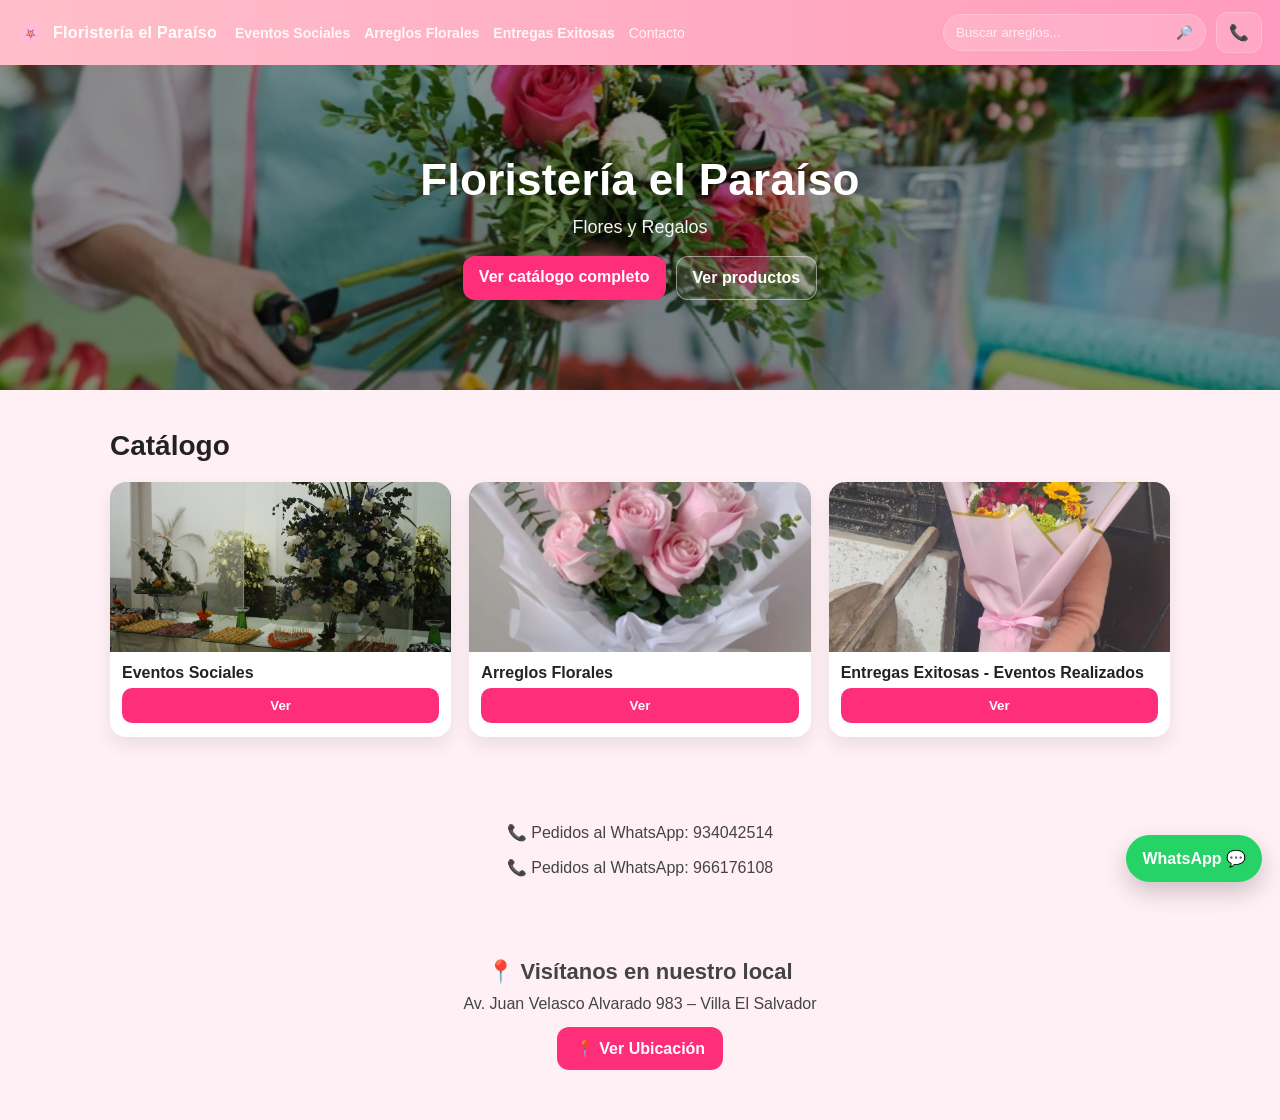
==== index.html @ cf0fc65e "Recuperación del sitio: HTML, CSS, JS y catálogo completo de imágenes" ====
<!DOCTYPE html>
<html lang="es">


<head>
  <meta charset="UTF-8" />
  <meta name="viewport" content="width=device-width, initial-scale=1.0" />
  <title>Floristería el Paraíso</title>
  <link rel="stylesheet" href="css/styles.css" />
</head>

<body>

  <!-- ===== NAVBAR ===== -->
  <nav class="navbar">
    <div class="nav-left">
      <a class="brand" href="index.html">
        <span class="brand-icon">🌸</span>
        <span class="brand-name">Floristería el Paraíso</span>
      </a>

      <ul class="nav-links">
        <li>
          <a href="categoria.html?id=eventos_sociales">
            Eventos Sociales
          </a>
        </li>

        <li>
          <a href="arreglos.html">
            Arreglos Florales
          </a>
        </li>

        <li>
          <a href="categoria.html?id=eventos_realizados">
            Entregas Exitosas
          </a>
        </li>

        <li>
          <a href="https://wa.me/51934042514?text=Hola,%20quiero%20informaci%c3%b3n%20sobre%20sus%20arreglos"
            target="_blank">
             Contacto
          </a>
        </li>

      </ul>

    </div>

    <div class="nav-right">
      <div class="search">
        <input id="searchInput" type="text" placeholder="Buscar arreglos..." />
        <button id="searchBtn" type="button">🔎</button>
      </div>

      <a class="icon-btn" href="https://wa.me/51934042514" target="_blank" title="Contacto WhatsApp">
        📞
      </a>

      <!-- <button class="icon-btn cart-btn" id="cartBtn" type="button" title="Carrito">
        🛒 <span class="badge" id="cartCount">0</span>
      </button> -->
    </div>
  </nav>

  <!-- ===== HERO ===== -->
  <header class="hero">
    <div class="hero-content">
      <h1>Floristería el Paraíso</h1>
      <p>Flores y Regalos</p>

      <div class="hero-actions">
        <a class="btn-primary" href="arreglos.html">Ver catálogo completo</a>
        <a class="btn-ghost" href="#catalogo">Ver productos</a>
      </div>
    </div>
  </header>

  <!-- ===== MAIN ===== -->
  <main class="container" id="catalogo">
    <h2>Catálogo</h2>

    <section class="grid">
      <div class="producto">
        <img src="images/eventossociales.jpg" alt="Eventos Sociales">
        <div class="info">
          <h3>Eventos Sociales</h3>
          <button onclick="window.location.href='categoria.html?id=eventos_sociales'">Ver</button>
        </div>
      </div>

      <div class="producto">
        <img src="images/arreglosflorales.jpg" alt="Arreglos Florales">
        <div class="info">
          <h3>Arreglos Florales</h3>
          <button onclick="window.location.href='arreglos.html'">Ver</button>
        </div>
      </div>

      <div class="producto">
        <img src="images/eventosrealizados.jpg" alt="Entregas Exitosas - Eventos Realizados">
        <div class="info">
          <h3>Entregas Exitosas - Eventos Realizados</h3>
          <button onclick="window.location.href='categoria.html?id=eventos_realizados'">Ver</button>
        </div>
      </div>
    </section>
  </main>

  <!-- ===== FOOTER ===== -->
  <footer id="contacto">
    <p>📞 Pedidos al WhatsApp: 934042514</p>
    <p>📞 Pedidos al WhatsApp: 966176108</p>

    <section class="location">
  <h3>📍 Visítanos en nuestro local</h3>

  <p class="address">
    Av. Juan Velasco Alvarado 983 – Villa El Salvador
  </p>

  <a
    class="map-link"
    href="https://www.google.com/maps/place/Av.+Juan+Velasco+Alvarado+983,+Villa+EL+Salvador+15831/@-12.2097892,-76.9443639,17z"
    target="_blank"
  >
    📍 Ver Ubicación
  </a>
</section>

  </footer>

  <!-- ===== BOTÓN FLOTANTE WHATSAPP ===== -->
  <a class="whatsapp" target="_blank"
   href="https://wa.me/51934042514?text=Hola,%20quiero%20hacer%20un%20pedido%20en%20Florister%C3%ADa%20el%20Para%C3%ADso">
  WhatsApp 💬
</a>

  <script src="js/main.js"></script>

  <button id="btnTop" aria-label="Volver arriba">⬆</button>
  

</body>


</html>
---- css/styles.css ----
* {
  box-sizing: border-box;
}

body {
  margin: 0;
  font-family: Arial, sans-serif;
  background: #fff0f6; /* rosado suave */
  color: #222;
}


/* ===== HEADER ===== */
header {
  background-image:
    linear-gradient(rgba(0,0,0,0.35), rgba(0,0,0,0.35)),
    url("../images/hero.jpg");
  background-size: cover;
  background-position: center;
  color: white;
  padding: 80px 16px;
  text-align: center;
}


/* ===== CONTENEDOR ===== */
.container {
  max-width: 1100px;
  margin: 0 auto;
  padding: 20px;
}

h2 {
  margin: 20px 0;
  font-size: 28px;
}

/* ===== GRID PRODUCTOS ===== */
.grid{
  display: grid;
  grid-template-columns: repeat(auto-fit, minmax(230px, 1fr));
  gap: 18px;
  align-items: start;
}

/* ===== TARJETA PRODUCTO ===== */
.producto{
  background: #fff;
  border-radius: 16px;
  overflow: hidden;
  box-shadow: 0 10px 25px rgba(0,0,0,.08);
  transition: transform .15s ease;
}

.producto:hover{ transform: translateY(-3px); }

/* ===== IMAGEN PRODUCTO ===== */
.producto img{
  width: 100%;
  height: 160px;      /* 👈 más chico aún */
  object-fit: cover;
  display: block;
}

/* ===== INFO ===== */
.producto .info{
  padding: 12px 12px 14px;
  text-align: left;
}

.producto h3{
  margin: 0 0 6px;
  font-size: 16px;
}

.precio{
  font-weight: bold;
  font-size: 15px;
  margin: 0 0 10px 0;
}


/* ===== BOTÓN ===== */
button {
  width: 100%;
  border: none;
  padding: 12px;
  background: #ff2e7a;
  color: white;
  font-weight: bold;
  border-radius: 10px;
  cursor: pointer;
}

button:hover {
  background: #e61f67;
}

button,
a {
  cursor: pointer;
}

/* ===== FOOTER ===== */
footer {
  margin-top: 30px;
  padding: 20px;
  text-align: center;
  color: #444;
}

/* ===== WHATSAPP FLOTANTE ===== */
.whatsapp {
  position: fixed;
  right: 18px;
  bottom: 18px;
  background: #25D366;
  color: white;
  padding: 14px 16px;
  border-radius: 999px;
  font-weight: bold;
  text-decoration: none;
  box-shadow: 0 10px 25px rgba(0, 0, 0, 0.2);
}

.whatsapp:hover {
  filter: brightness(0.95);
}

/* ===== NAVBAR PRO ===== */
.navbar {
  position: sticky;
  top: 0;
  z-index: 999;
  display: flex;
  align-items: center;
  justify-content: space-between;
  gap: 14px;
  padding: 12px 18px;

  background: linear-gradient(
    90deg,
    rgba(255, 182, 193, 0.85),
    rgba(255, 140, 180, 0.85)
  );
  backdrop-filter: blur(10px);

  color: white;
}
/* ===== SOLO MÓVIL: navbar flotante (fixed) ===== */
@media (max-width: 768px) {
  .navbar {
    position: fixed;   /* <- esto lo hace flotante de verdad */
    top: 0;
    left: 0;
    right: 0;
    z-index: 9999;

    /* opcional: sombrita */
    box-shadow: 0 6px 18px rgba(0,0,0,0.12);
  }

  /* evita que el contenido quede debajo del navbar */
  body {
    padding-top: 74px; /* ajusta si tu navbar es más alto/bajo */
  }
}


.nav-left {
  display: flex;
  align-items: center;
  gap: 18px;
}

.brand {
  display: flex;
  align-items: center;
  gap: 10px;
  text-decoration: none;
  color: white;
  font-weight: bold;
}
.brand-icon { font-size: 20px; }
.brand-name { letter-spacing: 0.3px; }

.nav-links {
  list-style: none;
  display: flex;
  gap: 14px;
  margin: 0;
  padding: 0;
}
.nav-links a {
  color: white;
  text-decoration: none;
  opacity: 0.9;
  font-size: 14px;
}
.nav-links a:hover { opacity: 1; }

.nav-right {
  display: flex;
  align-items: center;
  gap: 10px;
}

.search {
  display: flex;
  align-items: center;
  background: rgba(255,255,255,0.15);
  border: 1px solid rgba(255,255,255,0.20);
  border-radius: 999px;
  overflow: hidden;
}

.search input {
  width: 220px;
  padding: 10px 12px;
  border: none;
  outline: none;
  background: transparent;
  color: white;
  caret-color: #ff2e7a;
}
.search input::placeholder { color: rgba(255,255,255,0.75); }

.search button {
  width: auto;
  padding: 10px 12px;
  border: none;
  background: transparent;
  color: white;
  cursor: pointer;
  border-radius: 0;
}

.icon-btn {
  border: 1px solid rgba(255,255,255,0.20);
  background: rgba(255,255,255,0.12);
  color: white;
  padding: 10px 12px;
  border-radius: 12px;
  cursor: pointer;
  text-decoration: none;
  display: inline-flex;
  align-items: center;
  gap: 8px;
}

.icon-btn:hover {
  background: rgba(255,255,255,0.18);
}

.badge {
  display: inline-flex;
  align-items: center;
  justify-content: center;
  min-width: 18px;
  height: 18px;
  padding: 0 6px;
  border-radius: 999px;
  background: #ff2e7a;
  color: white;
  font-size: 12px;
  font-weight: bold;
}

/* ===== HERO con imagen ===== */
.hero {
  background-image:
    linear-gradient(rgba(0,0,0,0.40), rgba(0,0,0,0.40)),
    url("../images/hero.jpg");
  background-size: cover;
  background-position: center;
  color: white;
  padding: 90px 16px;
  text-align: center;
}

.hero-content {
  max-width: 900px;
  margin: 0 auto;
}

.hero h1 {
  margin: 0;
  font-size: 44px;
  letter-spacing: 0.3px;
}

.hero p {
  margin-top: 12px;
  font-size: 18px;
  opacity: 0.95;
}

.hero-actions {
  margin-top: 18px;
  display: flex;
  gap: 10px;
  justify-content: center;
  flex-wrap: wrap;
}

.btn-primary {
  background: #ff2e7a;
  color: white;
  text-decoration: none;
  padding: 12px 16px;
  border-radius: 12px;
  font-weight: bold;
}
.btn-primary:hover { background: #e61f67; }

.btn-ghost {
  border: 1px solid rgba(255,255,255,0.45);
  color: white;
  text-decoration: none;
  padding: 12px 16px;
  border-radius: 12px;
  font-weight: bold;
  background: rgba(255,255,255,0.10);
}
.btn-ghost:hover { background: rgba(255,255,255,0.16); }

/* ===== Responsive ===== */
@media (max-width: 820px) {
  .nav-links { display: none; }
  .search input { width: 150px; }
  .hero h1 { font-size: 34px; }
}

.lightbox{
  position: fixed;
  inset: 0;
  background: rgba(0,0,0,.75);
  display: none;
  align-items: center;
  justify-content: center;
  padding: 18px;
  z-index: 9999;
}

.lightbox.open{ display: flex; }

.lightbox img{
  max-width: 95vw;
  max-height: 90vh;
  border-radius: 14px;
  box-shadow: 0 12px 40px rgba(0,0,0,.35);
}

/* Grid más tipo catálogo */
.grid{
  display: grid;
  grid-template-columns: repeat(auto-fit, minmax(230px, 1fr));
  gap: 18px;
  align-items: start;
}

/* Tarjeta */
.producto{
  background: #fff;
  border-radius: 16px;
  overflow: hidden;
  box-shadow: 0 8px 18px rgba(0,0,0,.08);
}

/* Imagen tamaño fijo (no gigante) */
.producto img{
  width: 100%;
  height: 170px;      /* ajusta: 150-200 */
  object-fit: cover;  /* recorta bonito */
  display: block;
}

/* Info compacta */
.producto .info{
  padding: 12px 12px 14px;
}

.producto .info h3{
  margin: 0 0 6px;
  font-size: 1rem;
}

.producto .precio{
  margin: 0 0 10px;
  font-weight: 700;
}

.producto button{
  width: 100%;
  border: 0;
  padding: 10px 12px;
  border-radius: 10px;
}

body.lightbox-open{
  overflow: hidden;
}

body.lightbox-open .container,
body.lightbox-open header,
body.lightbox-open .navbar{
  filter: blur(6px) brightness(0.9);
  transform: scale(0.98);
  transition: filter .2s ease, transform .2s ease;
}

#productos-grid{
  grid-template-columns: repeat(auto-fit, minmax(230px, 1fr));
}

#productos-grid .producto img{
  height: 160px;
}

body.lightbox-open{
  overflow: hidden;
}
.lightbox {
  position: fixed;
  inset: 0;
  background: rgba(0,0,0,0.85);
  display: none;
  align-items: center;
  justify-content: center;
  z-index: 9999;
}

.lightbox.open {
  display: flex;
}

.lightbox img {
  max-width: 90%;
  max-height: 90%;
  border-radius: 12px;
}

.lightbox .nav {
  position: absolute;
  top: 50%;
  transform: translateY(-50%);
  font-size: 50px;
  color: white;
  cursor: pointer;
  user-select: none;
  padding: 10px;
}

.lightbox .prev { left: 30px; }
.lightbox .next { right: 30px; }

.lightbox .nav:hover {
  color: #ff3b8d;
}
.nav-links li a {
  font-weight: 600;
}

.nav-links li:last-child a {
  font-weight: normal;
  opacity: 0.85;
}
/* ===== Fix general mobile width ===== */
html, body {
  width: 100%;
  max-width: 100%;
  overflow-x: hidden;
  margin: 0;
  padding: 0;
}

/* Asegura que contenedores no se pasen del ancho */
* {
  box-sizing: border-box;
}
@media (max-width: 768px) {

  nav,
  header,
  main,
  footer {
    width: 100%;
    max-width: 100%;
  }

  .grid {
    width: 100%;
  }

  .producto {
    width: 100%;
  }
}
@media (max-width: 768px){
  .whatsapp{
    position: fixed;
    left: 50%;
    right: auto;
    transform: translateX(-50%);
    bottom: 18px;
    padding: 14px 26px;
    font-size: 18px;
    border-radius: 999px;
    min-width: 220px;
    display: inline-flex;
    justify-content: center;
    align-items: center;
    z-index: 9999;
  }
}
/* ===== UBICACIÓN / DIRECCIÓN ===== */
.location {
  margin: 40px auto 10px;
  text-align: center;
  padding: 20px;
}

.location h3 {
  margin-bottom: 10px;
  font-size: 22px;
}

.location .address {
  margin: 6px 0 14px;
  font-size: 16px;
  color: #444;
}

.map-link {
  display: inline-block;
  padding: 12px 18px;
  background: #ff2e7a;
  color: #fff;
  border-radius: 12px;
  text-decoration: none;
  font-weight: bold;
}

.map-link:hover {
  background: #e61f67;
}
/* ===== BOTÓN VOLVER ARRIBA (SOLO MÓVIL) ===== */
#btnTop{
  position: fixed;
  bottom: 110px;       /* no choca con WhatsApp */
  right: 16px;
  z-index: 9999;

  width: 48px;
  height: 48px;
  border-radius: 50%;
  border: none;

  display: none;       /* JS controla visibilidad */
  align-items: center;
  justify-content: center;

  background: linear-gradient(135deg, #ff4fa3, #ff87b7);
  color: #fff;
  font-size: 20px;
  line-height: 1;

  box-shadow: 0 12px 28px rgba(0,0,0,.2);
  cursor: pointer;

  opacity: 0;
  pointer-events: none;
  transition: opacity .25s ease, transform .2s ease;
}

/* visible */
#btnTop.show{
  display: flex;
  opacity: 1;
  pointer-events: auto;
}

/* SOLO MÓVIL */
@media (min-width: 769px){
  #btnTop{
    display: none !important;
  }
}
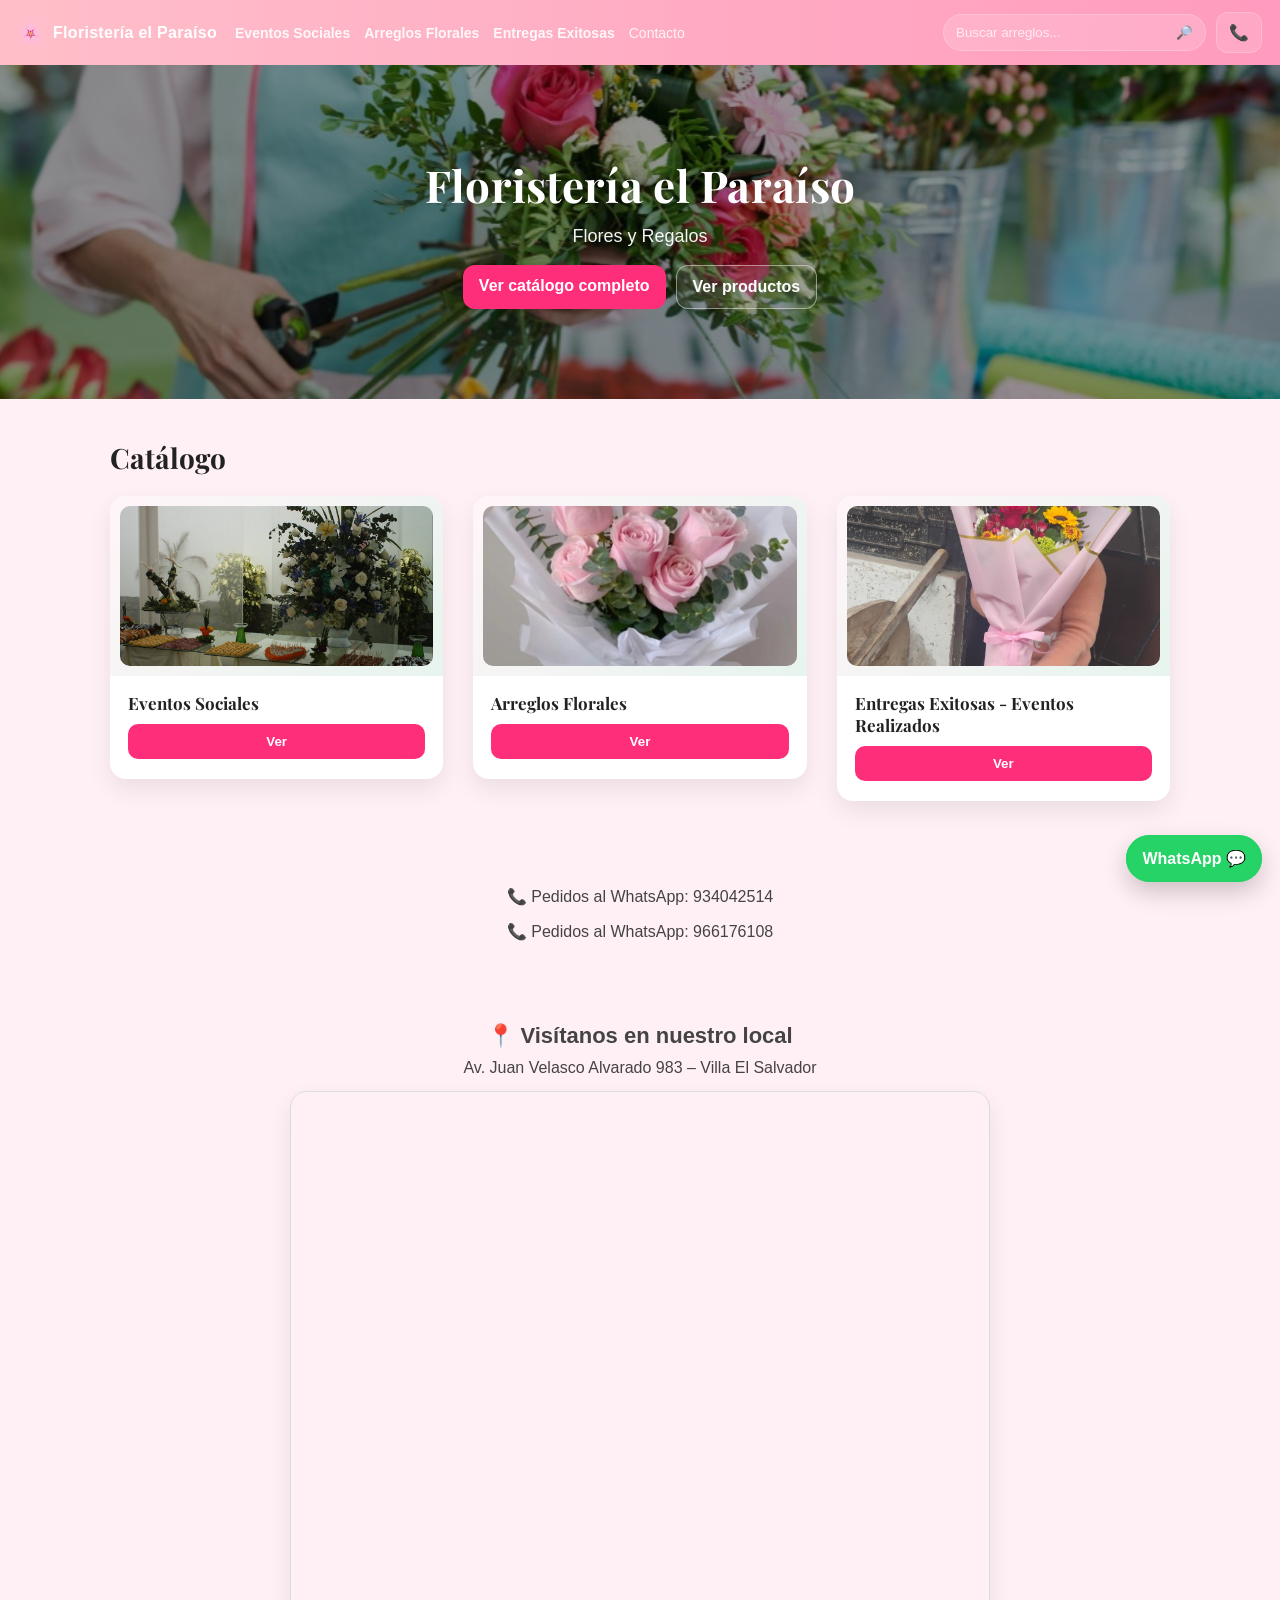
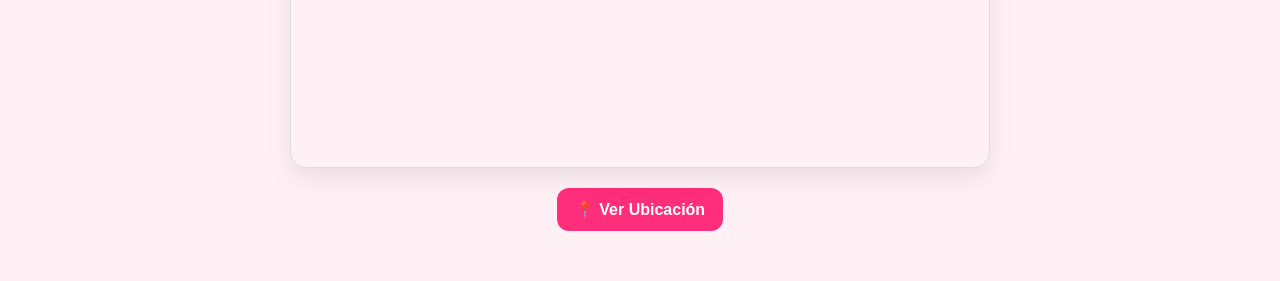
==== commit 12c46e3d: "Rediseño premium: tipografía, colores, mapa, animaciones y correcciones de UI" ====
--- a/index.html
+++ b/index.html
@@ -6,6 +6,9 @@
   <meta charset="UTF-8" />
   <meta name="viewport" content="width=device-width, initial-scale=1.0" />
   <title>Floristería el Paraíso</title>
+  <link rel="preconnect" href="https://fonts.googleapis.com" />
+  <link rel="preconnect" href="https://fonts.gstatic.com" crossorigin />
+  <link href="https://fonts.googleapis.com/css2?family=Playfair+Display:wght@600;700&display=swap" rel="stylesheet" />
   <link rel="stylesheet" href="css/styles.css" />
 </head>
 
@@ -19,7 +22,7 @@
         <span class="brand-name">Floristería el Paraíso</span>
       </a>
 
-      <ul class="nav-links">
+      <ul class="nav-links" id="navLinks">
         <li>
           <a href="categoria.html?id=eventos_sociales">
             Eventos Sociales
@@ -62,11 +65,21 @@
       <!-- <button class="icon-btn cart-btn" id="cartBtn" type="button" title="Carrito">
         🛒 <span class="badge" id="cartCount">0</span>
       </button> -->
+
+      <button class="nav-toggle" id="navToggle" type="button" aria-label="Abrir menú" aria-expanded="false" aria-controls="navLinks">
+        <span></span><span></span><span></span>
+      </button>
     </div>
   </nav>
+  <div class="nav-overlay" id="navOverlay"></div>
 
   <!-- ===== HERO ===== -->
   <header class="hero">
+    <div class="petals" aria-hidden="true">
+      <span>🌸</span><span>🌸</span><span>🌸</span><span>🌸</span>
+      <span>🌸</span><span>🌸</span><span>🌸</span><span>🌸</span>
+    </div>
+
     <div class="hero-content">
       <h1>Floristería el Paraíso</h1>
       <p>Flores y Regalos</p>
@@ -84,7 +97,7 @@
 
     <section class="grid">
       <div class="producto">
-        <img src="images/eventossociales.jpg" alt="Eventos Sociales">
+        <div class="producto-img-wrap"><img src="images/eventossociales.jpg" alt="Eventos Sociales"></div>
         <div class="info">
           <h3>Eventos Sociales</h3>
           <button onclick="window.location.href='categoria.html?id=eventos_sociales'">Ver</button>
@@ -92,7 +105,7 @@
       </div>
 
       <div class="producto">
-        <img src="images/arreglosflorales.jpg" alt="Arreglos Florales">
+        <div class="producto-img-wrap"><img src="images/arreglosflorales.jpg" alt="Arreglos Florales"></div>
         <div class="info">
           <h3>Arreglos Florales</h3>
           <button onclick="window.location.href='arreglos.html'">Ver</button>
@@ -100,7 +113,7 @@
       </div>
 
       <div class="producto">
-        <img src="images/eventosrealizados.jpg" alt="Entregas Exitosas - Eventos Realizados">
+        <div class="producto-img-wrap"><img src="images/eventosrealizados.jpg" alt="Entregas Exitosas - Eventos Realizados"></div>
         <div class="info">
           <h3>Entregas Exitosas - Eventos Realizados</h3>
           <button onclick="window.location.href='categoria.html?id=eventos_realizados'">Ver</button>
@@ -121,9 +134,19 @@
     Av. Juan Velasco Alvarado 983 – Villa El Salvador
   </p>
 
+  <div class="map-embed">
+    <iframe
+      src="https://www.google.com/maps?q=Av.+Juan+Velasco+Alvarado+983,+Villa+El+Salvador,+Peru&z=17&output=embed"
+      loading="lazy"
+      referrerpolicy="no-referrer-when-downgrade"
+      allowfullscreen
+      title="Mapa de ubicación de Floristería el Paraíso"
+    ></iframe>
+  </div>
+
   <a
     class="map-link"
-    href="https://www.google.com/maps/place/Av.+Juan+Velasco+Alvarado+983,+Villa+EL+Salvador+15831/@-12.2097892,-76.9443639,17z"
+    href="https://www.google.com/maps/search/?api=1&query=Av.+Juan+Velasco+Alvarado+983%2C+Villa+El+Salvador%2C+Peru"
     target="_blank"
   >
     📍 Ver Ubicación
--- a/css/styles.css
+++ b/css/styles.css
@@ -1,5 +1,13 @@
 * {
   box-sizing: border-box;
+}
+
+:root {
+  --pink: #ff2e7a;
+  --pink-dark: #e61f67;
+  --green-accent: #5fa686;
+  --green-accent-light: #e7f4ee;
+  --font-display: "Playfair Display", Georgia, serif;
 }
 
 body {
@@ -7,6 +15,13 @@
   font-family: Arial, sans-serif;
   background: #fff0f6; /* rosado suave */
   color: #222;
+}
+
+/* ===== TIPOGRAFÍA DE ACENTO ===== */
+h1, h2,
+.producto h3,
+.precio {
+  font-family: var(--font-display);
 }
 
 
@@ -39,7 +54,7 @@
 .grid{
   display: grid;
   grid-template-columns: repeat(auto-fit, minmax(230px, 1fr));
-  gap: 18px;
+  gap: 30px;
   align-items: start;
 }
 
@@ -49,10 +64,40 @@
   border-radius: 16px;
   overflow: hidden;
   box-shadow: 0 10px 25px rgba(0,0,0,.08);
-  transition: transform .15s ease;
-}
-
-.producto:hover{ transform: translateY(-3px); }
+  transition: transform .25s ease, box-shadow .25s ease, opacity .6s ease;
+}
+
+/* Animación de entrada al hacer scroll (activada por JS vía IntersectionObserver).
+   Si JS no corre, .js-anim-ready nunca se agrega y las tarjetas quedan visibles siempre. */
+.js-anim-ready .producto{
+  opacity: 0;
+  transform: translateY(24px);
+}
+
+.js-anim-ready .producto.in-view{
+  opacity: 1;
+  transform: translateY(0);
+}
+
+.producto:hover{
+  transform: translateY(-5px);
+  box-shadow: 0 18px 34px rgba(0,0,0,.16), 0 0 0 2px rgba(255,46,122,.35), 0 0 22px rgba(255,46,122,.25);
+}
+
+.js-anim-ready .producto.in-view:hover{
+  transform: translateY(-5px);
+  box-shadow: 0 18px 34px rgba(0,0,0,.16), 0 0 0 2px rgba(255,46,122,.35), 0 0 22px rgba(255,46,122,.25);
+}
+
+/* ===== MARCO DE IMAGEN (fondo uniforme para fotos de distinta calidad) ===== */
+.producto-img-wrap{
+  background: linear-gradient(135deg, #fff5f8, var(--green-accent-light));
+  padding: 10px;
+}
+
+.producto-img-wrap img{
+  border-radius: 10px;
+}
 
 /* ===== IMAGEN PRODUCTO ===== */
 .producto img{
@@ -60,23 +105,34 @@
   height: 160px;      /* 👈 más chico aún */
   object-fit: cover;
   display: block;
+  transition: transform .35s ease;
+}
+
+.producto:hover img{
+  transform: scale(1.06);
 }
 
 /* ===== INFO ===== */
 .producto .info{
-  padding: 12px 12px 14px;
+  padding: 16px 18px 20px;
   text-align: left;
 }
 
 .producto h3{
-  margin: 0 0 6px;
-  font-size: 16px;
+  margin: 0 0 10px;
+  font-size: 17px;
 }
 
 .precio{
+  display: inline-block;
   font-weight: bold;
-  font-size: 15px;
-  margin: 0 0 10px 0;
+  font-size: 14px;
+  margin: 0 0 12px 0;
+  padding: 5px 12px;
+  border-radius: 999px;
+  background: var(--green-accent-light);
+  color: #2f6b4f;
+  border: 1px solid rgba(95, 166, 134, 0.35);
 }
 
 
@@ -114,6 +170,7 @@
   position: fixed;
   right: 18px;
   bottom: 18px;
+  z-index: 1;
   background: #25D366;
   color: white;
   padding: 14px 16px;
@@ -125,6 +182,28 @@
 
 .whatsapp:hover {
   filter: brightness(0.95);
+}
+
+/* Anillo expandiéndose detrás del botón, cada pocos segundos */
+.whatsapp::after {
+  content: "";
+  position: absolute;
+  inset: 0;
+  z-index: -1;
+  border-radius: inherit;
+  border: 2px solid rgba(37, 211, 102, 0.85);
+  animation: whatsapp-ripple 2.8s ease-out infinite;
+  pointer-events: none;
+}
+
+@keyframes whatsapp-ripple {
+  0% { transform: scale(1); opacity: .7; }
+  70% { opacity: .15; }
+  100% { transform: scale(1.7); opacity: 0; }
+}
+
+@media (prefers-reduced-motion: reduce) {
+  .whatsapp::after { animation: none; display: none; }
 }
 
 /* ===== NAVBAR PRO ===== */
@@ -268,6 +347,8 @@
 
 /* ===== HERO con imagen ===== */
 .hero {
+  position: relative;
+  overflow: hidden;
   background-image:
     linear-gradient(rgba(0,0,0,0.40), rgba(0,0,0,0.40)),
     url("../images/hero.jpg");
@@ -279,8 +360,62 @@
 }
 
 .hero-content {
+  position: relative;
+  z-index: 2;
   max-width: 900px;
   margin: 0 auto;
+}
+
+/* ===== PÉTALOS CAYENDO (CSS puro) ===== */
+.petals {
+  position: absolute;
+  inset: 0;
+  z-index: 1;
+  pointer-events: none;
+  overflow: hidden;
+}
+
+.petals span {
+  position: absolute;
+  top: -10%;
+  font-size: 20px;
+  opacity: 0;
+  animation-name: petal-fall;
+  animation-timing-function: linear;
+  animation-iteration-count: infinite;
+  will-change: transform, opacity;
+}
+
+.petals span:nth-child(1) { left: 6%;  font-size: 18px; animation-duration: 12s; animation-delay: 0s; }
+.petals span:nth-child(2) { left: 18%; font-size: 14px; animation-duration: 9s;  animation-delay: 2s; }
+.petals span:nth-child(3) { left: 32%; font-size: 20px; animation-duration: 14s; animation-delay: 4s; }
+.petals span:nth-child(4) { left: 47%; font-size: 16px; animation-duration: 10s; animation-delay: 1s; }
+.petals span:nth-child(5) { left: 61%; font-size: 18px; animation-duration: 13s; animation-delay: 6s; }
+.petals span:nth-child(6) { left: 74%; font-size: 15px; animation-duration: 11s; animation-delay: 3s; }
+.petals span:nth-child(7) { left: 86%; font-size: 19px; animation-duration: 15s; animation-delay: 5s; }
+.petals span:nth-child(8) { left: 94%; font-size: 14px; animation-duration: 9s;  animation-delay: 7s; }
+
+@keyframes petal-fall {
+  0% {
+    transform: translateY(-10%) translateX(0) rotate(0deg);
+    opacity: 0;
+  }
+  8% { opacity: .75; }
+  92% { opacity: .6; }
+  100% {
+    transform: translateY(420px) translateX(26px) rotate(300deg);
+    opacity: 0;
+  }
+}
+
+@media (prefers-reduced-motion: reduce) {
+  .petals { display: none; }
+  .js-anim-ready .producto,
+  .js-anim-ready .producto.in-view {
+    transition: none;
+    opacity: 1;
+    transform: none;
+  }
 }
 
 .hero h1 {
@@ -324,9 +459,113 @@
 }
 .btn-ghost:hover { background: rgba(255,255,255,0.16); }
 
+/* ===== MENÚ HAMBURGUESA (solo móvil) ===== */
+.nav-toggle {
+  display: none;
+  flex-direction: column;
+  justify-content: center;
+  align-items: center;
+  gap: 5px;
+  width: 40px;
+  height: 40px;
+  border: 1px solid rgba(255,255,255,0.20);
+  background: rgba(255,255,255,0.12);
+  border-radius: 10px;
+  cursor: pointer;
+  padding: 8px;
+  flex-shrink: 0;
+}
+
+.nav-toggle span {
+  display: block;
+  width: 100%;
+  height: 2px;
+  background: white;
+  border-radius: 2px;
+  transition: transform .25s ease, opacity .2s ease;
+}
+
+.nav-toggle[aria-expanded="true"] span:nth-child(1) { transform: translateY(7px) rotate(45deg); }
+.nav-toggle[aria-expanded="true"] span:nth-child(2) { opacity: 0; }
+.nav-toggle[aria-expanded="true"] span:nth-child(3) { transform: translateY(-7px) rotate(-45deg); }
+
+.nav-overlay {
+  display: none;
+  position: fixed;
+  inset: 0;
+  background: rgba(0,0,0,.35);
+  z-index: 9997;
+  opacity: 0;
+  transition: opacity .25s ease;
+}
+
+.nav-overlay.open {
+  display: block;
+  opacity: 1;
+}
+
 /* ===== Responsive ===== */
 @media (max-width: 820px) {
-  .nav-links { display: none; }
+  .nav-toggle { display: flex; }
+
+  .navbar { gap: 8px; }
+
+  .nav-left { min-width: 0; flex-shrink: 1; }
+
+  .nav-left .brand { min-width: 0; }
+
+  .brand-name {
+    min-width: 0;
+    max-width: 46vw;
+    overflow: hidden;
+    text-overflow: ellipsis;
+    white-space: nowrap;
+  }
+
+  .nav-right { flex-shrink: 0; }
+
+  /* El teléfono ya está cubierto por "Contacto" en el menú y por el botón flotante de WhatsApp */
+  .nav-right > .icon-btn { display: none; }
+
+  .search input { width: 34vw; min-width: 90px; }
+
+  .nav-links {
+    position: fixed;
+    top: 0;
+    right: 0;
+    height: 100vh;
+    width: min(78vw, 300px);
+    flex-direction: column;
+    align-items: stretch;
+    gap: 0;
+    margin: 0;
+    background: linear-gradient(180deg, #ff8fb8, #ff4fa3);
+    padding: 90px 24px 24px;
+    transform: translateX(100%);
+    transition: transform .3s ease;
+    box-shadow: -10px 0 30px rgba(0,0,0,.25);
+    z-index: 9998;
+    overflow-y: auto;
+  }
+
+  .nav-links.open {
+    transform: translateX(0);
+  }
+
+  .nav-links li {
+    border-bottom: 1px solid rgba(255,255,255,.18);
+  }
+
+  .nav-links li:last-child {
+    border-bottom: none;
+  }
+
+  .nav-links a {
+    display: block;
+    padding: 14px 2px;
+    font-size: 16px;
+  }
+
   .search input { width: 150px; }
   .hero h1 { font-size: 34px; }
 }
@@ -351,45 +590,6 @@
   box-shadow: 0 12px 40px rgba(0,0,0,.35);
 }
 
-/* Grid más tipo catálogo */
-.grid{
-  display: grid;
-  grid-template-columns: repeat(auto-fit, minmax(230px, 1fr));
-  gap: 18px;
-  align-items: start;
-}
-
-/* Tarjeta */
-.producto{
-  background: #fff;
-  border-radius: 16px;
-  overflow: hidden;
-  box-shadow: 0 8px 18px rgba(0,0,0,.08);
-}
-
-/* Imagen tamaño fijo (no gigante) */
-.producto img{
-  width: 100%;
-  height: 170px;      /* ajusta: 150-200 */
-  object-fit: cover;  /* recorta bonito */
-  display: block;
-}
-
-/* Info compacta */
-.producto .info{
-  padding: 12px 12px 14px;
-}
-
-.producto .info h3{
-  margin: 0 0 6px;
-  font-size: 1rem;
-}
-
-.producto .precio{
-  margin: 0 0 10px;
-  font-weight: 700;
-}
-
 .producto button{
   width: 100%;
   border: 0;
@@ -398,6 +598,10 @@
 }
 
 body.lightbox-open{
+  overflow: hidden;
+}
+
+body.nav-open {
   overflow: hidden;
 }
 
@@ -512,6 +716,15 @@
     align-items: center;
     z-index: 9999;
   }
+
+  /* #btnTop se alinea con WhatsApp (mismo centro) y queda apilado
+     arriba, con espacio de sobra para que nunca se toquen */
+  #btnTop{
+    left: 50%;
+    right: auto;
+    bottom: 92px;
+    transform: translateX(-50%);
+  }
 }
 /* ===== UBICACIÓN / DIRECCIÓN ===== */
 .location {
@@ -529,6 +742,29 @@
   margin: 6px 0 14px;
   font-size: 16px;
   color: #444;
+}
+
+/* ===== MAPA EMBEBIDO ===== */
+.map-embed {
+  position: relative;
+  width: 100%;
+  max-width: 700px;
+  height: 0;
+  padding-bottom: 56.25%; /* proporción 16:9, responsive sin JS */
+  margin: 6px auto 20px;
+  border-radius: 16px;
+  overflow: hidden;
+  box-shadow: 0 10px 25px rgba(0,0,0,.08);
+  border: 1px solid rgba(95, 166, 134, 0.25);
+}
+
+.map-embed iframe {
+  position: absolute;
+  inset: 0;
+  width: 100%;
+  height: 100%;
+  border: 0;
+  display: block;
 }
 
 .map-link {
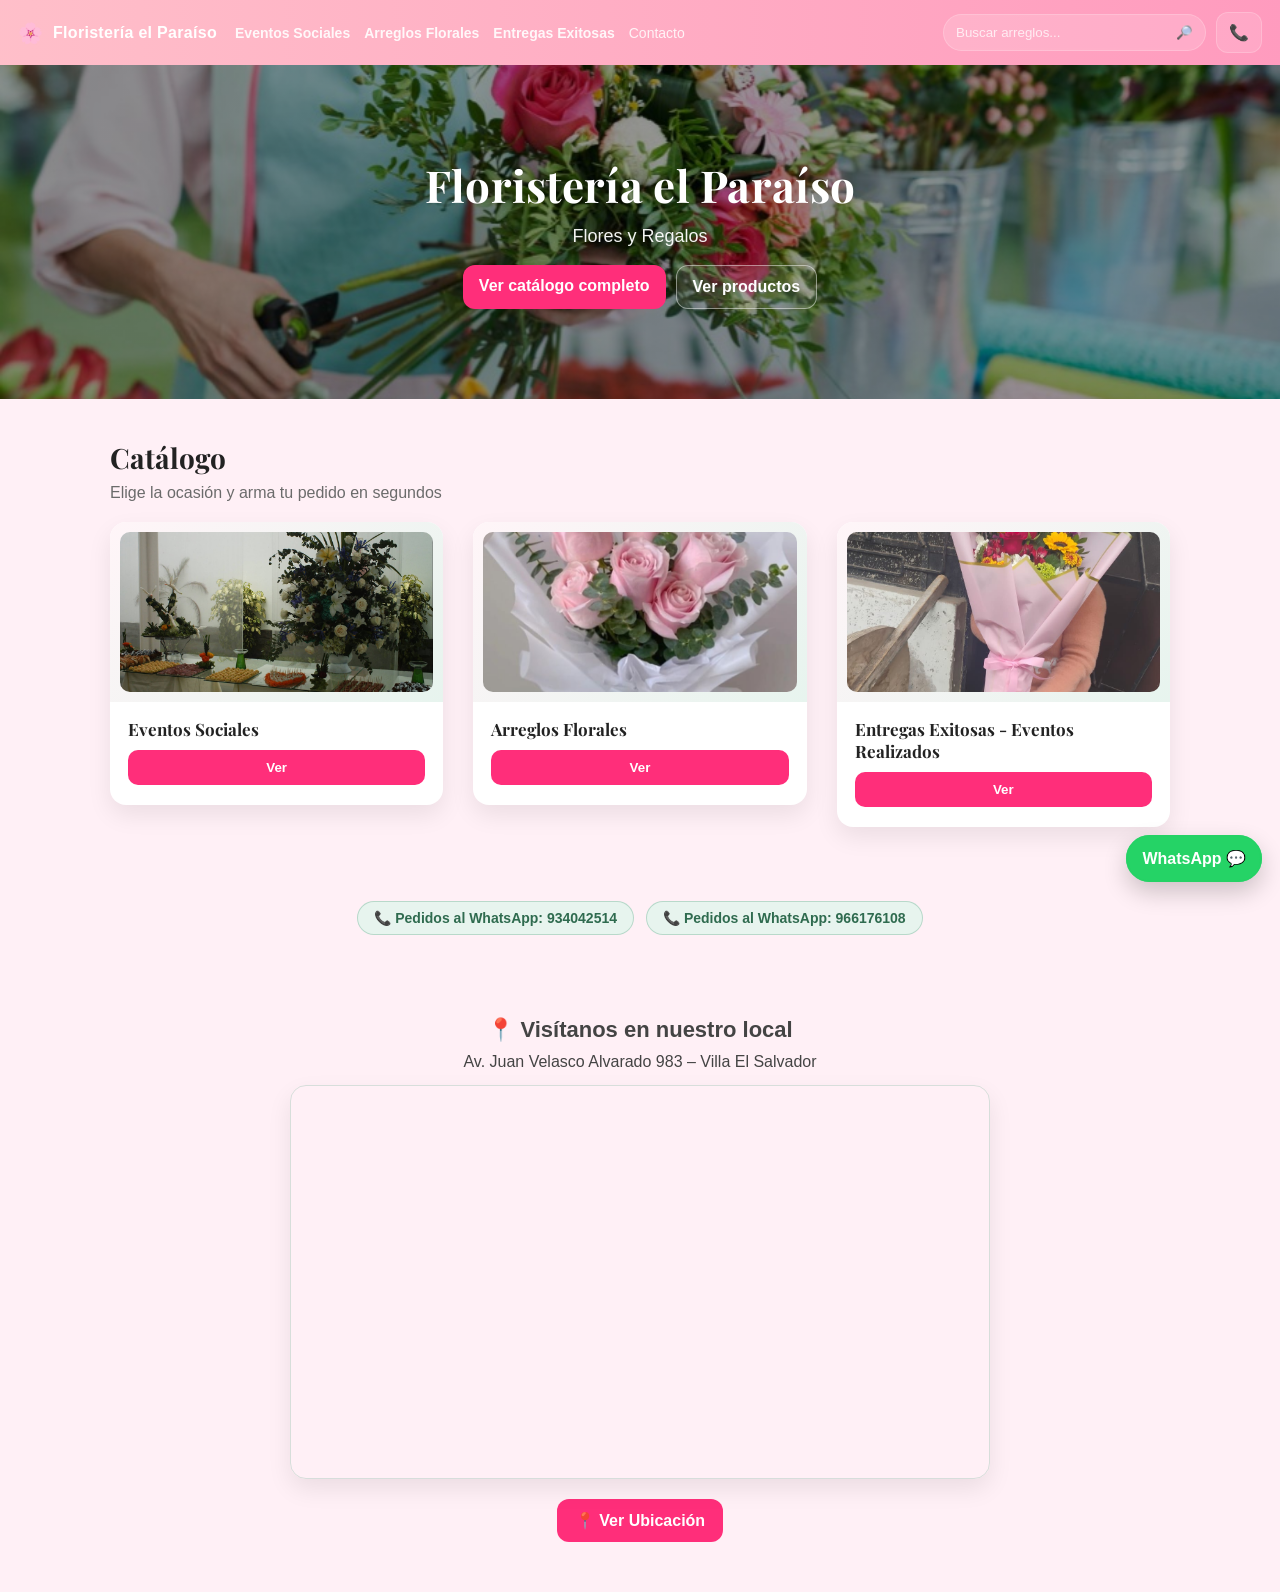
==== commit 6c72edcd: "Rediseño premium: tipografía, colores, mapa, animaciones, chips de contacto y navegación corregida" ====
--- a/index.html
+++ b/index.html
@@ -94,6 +94,7 @@
   <!-- ===== MAIN ===== -->
   <main class="container" id="catalogo">
     <h2>Catálogo</h2>
+    <p class="subtitulo">Elige la ocasión y arma tu pedido en segundos</p>
 
     <section class="grid">
       <div class="producto">
@@ -124,8 +125,10 @@
 
   <!-- ===== FOOTER ===== -->
   <footer id="contacto">
-    <p>📞 Pedidos al WhatsApp: 934042514</p>
-    <p>📞 Pedidos al WhatsApp: 966176108</p>
+    <div class="phone-chips">
+      <a class="phone-chip" href="https://wa.me/51934042514" target="_blank">📞 Pedidos al WhatsApp: 934042514</a>
+      <a class="phone-chip" href="https://wa.me/51966176108" target="_blank">📞 Pedidos al WhatsApp: 966176108</a>
+    </div>
 
     <section class="location">
   <h3>📍 Visítanos en nuestro local</h3>
--- a/css/styles.css
+++ b/css/styles.css
@@ -48,6 +48,12 @@
 h2 {
   margin: 20px 0;
   font-size: 28px;
+}
+
+.subtitulo {
+  margin: -12px 0 20px;
+  font-size: 16px;
+  color: #6b6b6b;
 }
 
 /* ===== GRID PRODUCTOS ===== */
@@ -163,6 +169,33 @@
   padding: 20px;
   text-align: center;
   color: #444;
+}
+
+/* ===== CHIPS DE TELÉFONO (mismo estilo que el badge de precio) ===== */
+.phone-chips {
+  display: flex;
+  flex-wrap: wrap;
+  justify-content: center;
+  gap: 12px;
+  margin: 4px 0 6px;
+}
+
+.phone-chip {
+  display: inline-block;
+  padding: 8px 16px;
+  border-radius: 999px;
+  background: var(--green-accent-light);
+  color: #2f6b4f;
+  border: 1px solid rgba(95, 166, 134, 0.35);
+  font-weight: bold;
+  font-size: 14px;
+  text-decoration: none;
+  transition: background .2s ease, transform .15s ease;
+}
+
+.phone-chip:hover {
+  background: #d9ede3;
+  transform: translateY(-2px);
 }
 
 /* ===== WHATSAPP FLOTANTE ===== */
@@ -725,6 +758,12 @@
     bottom: 92px;
     transform: translateX(-50%);
   }
+
+  /* Espacio de scroll extra al final para que "Ver Ubicación" pueda
+     despejarse por completo del botón fijo de WhatsApp */
+  footer{
+    padding-bottom: 110px;
+  }
 }
 /* ===== UBICACIÓN / DIRECCIÓN ===== */
 .location {
@@ -749,8 +788,7 @@
   position: relative;
   width: 100%;
   max-width: 700px;
-  height: 0;
-  padding-bottom: 56.25%; /* proporción 16:9, responsive sin JS */
+  aspect-ratio: 16 / 9; /* liga el alto al ancho PROPIO (ya topado a 700px), nunca al del padre */
   margin: 6px auto 20px;
   border-radius: 16px;
   overflow: hidden;
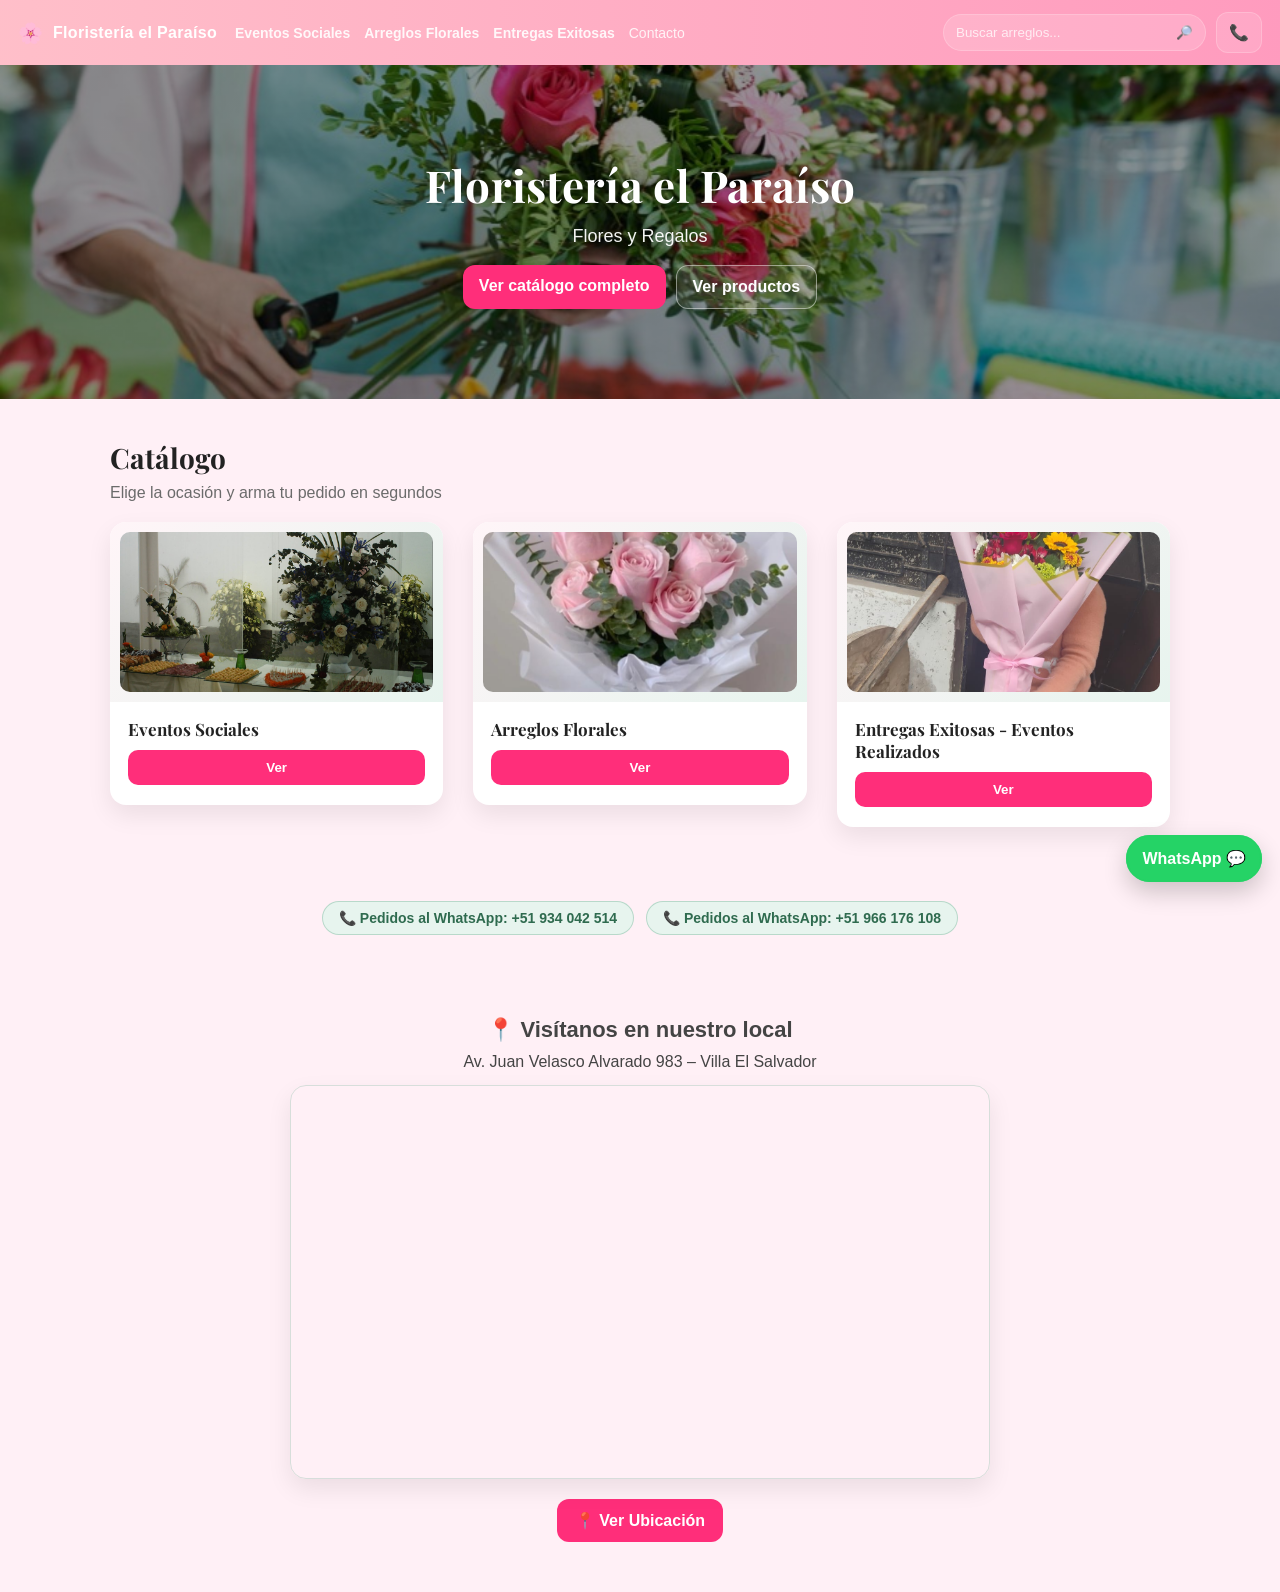
==== commit 47455616: "Fix: mostrar codigo de pais +51 en telefonos del footer para evitar confusion con numeros de otros p" ====
--- a/index.html
+++ b/index.html
@@ -126,8 +126,8 @@
   <!-- ===== FOOTER ===== -->
   <footer id="contacto">
     <div class="phone-chips">
-      <a class="phone-chip" href="https://wa.me/51934042514" target="_blank">📞 Pedidos al WhatsApp: 934042514</a>
-      <a class="phone-chip" href="https://wa.me/51966176108" target="_blank">📞 Pedidos al WhatsApp: 966176108</a>
+      <a class="phone-chip" href="https://wa.me/51934042514" target="_blank">📞 Pedidos al WhatsApp: +51 934 042 514</a>
+      <a class="phone-chip" href="https://wa.me/51966176108" target="_blank">📞 Pedidos al WhatsApp: +51 966 176 108</a>
     </div>
 
     <section class="location">
